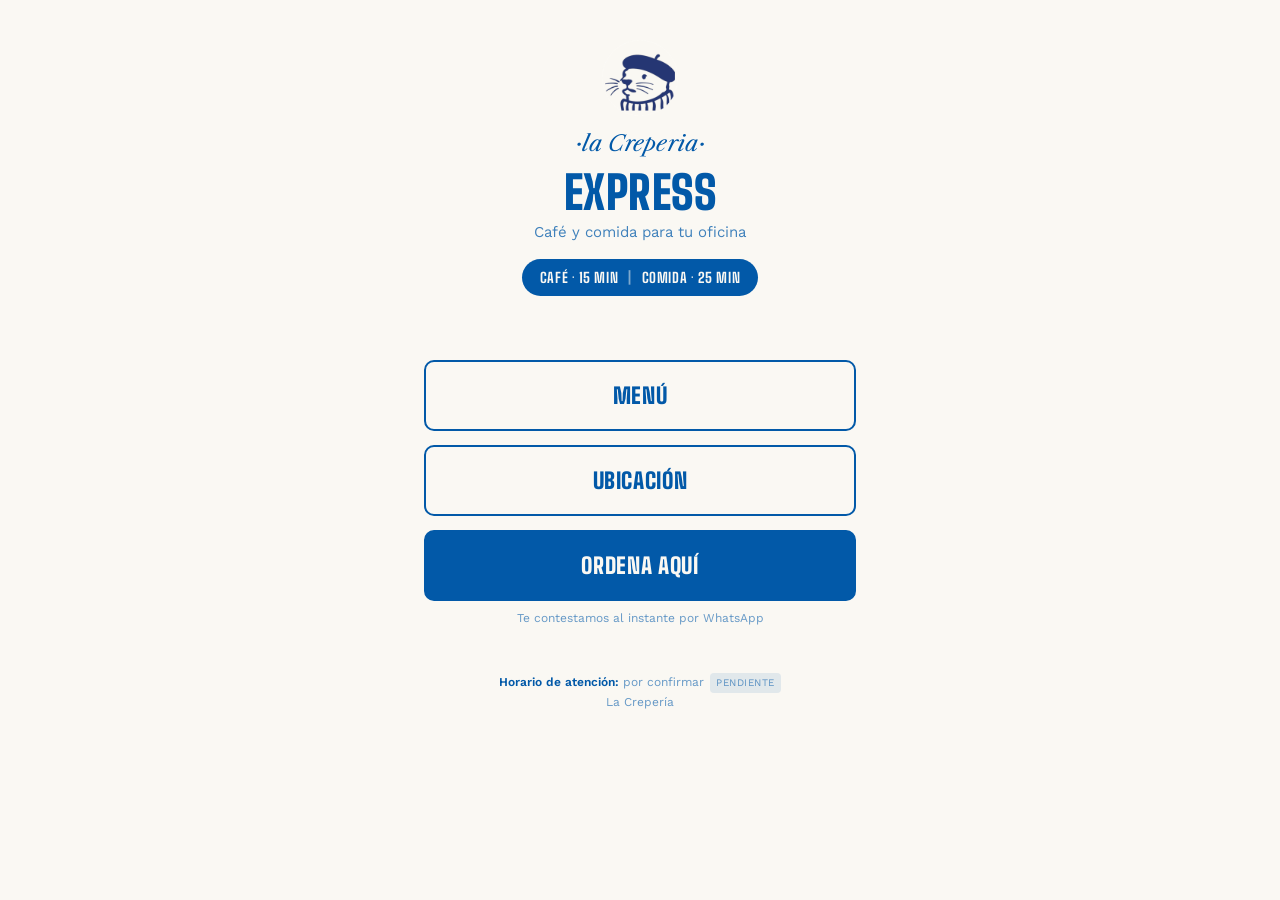
==== index.html @ 43ccec7b "Add files via upload" ====
<!DOCTYPE html>
<html lang="es-MX">
<head>
<meta charset="UTF-8">
<meta name="viewport" content="width=device-width, initial-scale=1.0">
<title>la Creperia Express</title>
<link rel="preconnect" href="https://fonts.googleapis.com">
<link rel="preconnect" href="https://fonts.gstatic.com" crossorigin>
<link href="https://fonts.googleapis.com/css2?family=Big+Shoulders:wght@700;900&family=Libre+Caslon+Text:ital@1&family=Work+Sans:wght@400;500;600&display=swap" rel="stylesheet">
<link rel="stylesheet" href="styles.css">
</head>
<body>
<main>

  <header>
    <img class="logo-mark" src="assets/logo-personaje.png" alt="La Crepería">
    <div class="wordmark">·la Creperia·</div>
    <h1>Express</h1>
    <p class="subhead">Café y comida para tu oficina</p>
    <div class="promise">
      <span>Café · 15 min</span>
      <span>|</span>
      <span>Comida · 25 min</span>
    </div>
  </header>

  <div class="actions">
    <a class="cta-secondary" href="menu.html">Menú</a>
    <a class="cta-secondary" href="#" target="_blank" rel="noopener">Ubicación</a>
    <a class="cta-primary" href="https://wa.me/52XXXXXXXXXX?text=Hola%2C%20quiero%20hacer%20un%20pedido" target="_blank" rel="noopener">
      Ordena aquí
    </a>
  </div>
  <div class="cta-note">Te contestamos al instante por WhatsApp</div>

  <footer>
    <strong>Horario de atención:</strong> por confirmar<span class="placeholder-tag">pendiente</span><br>
    La Crepería
  </footer>

</main>
</body>
</html>
---- styles.css ----
:root {
  --ink: #0259A8;
  --paper: #FAF8F3;
}

* { box-sizing: border-box; margin: 0; padding: 0; }

body {
  background: var(--paper);
  color: var(--ink);
  font-family: 'Work Sans', sans-serif;
  -webkit-font-smoothing: antialiased;
}

main {
  max-width: 480px;
  margin: 0 auto;
  padding: 0 24px 48px;
}

/* ---------- Header / logo ---------- */
header {
  padding: 40px 0 24px;
  text-align: center;
}

.logo-mark {
  width: 76px;
  height: 76px;
  display: block;
  margin: 0 auto 14px;
}

.wordmark {
  font-family: 'Libre Caslon Text', serif;
  font-style: italic;
  font-weight: 400;
  font-size: 22px;
  letter-spacing: 0.01em;
}

.back-link {
  display: inline-block;
  font-family: 'Work Sans', sans-serif;
  font-weight: 500;
  font-size: 13px;
  color: var(--ink);
  text-decoration: none;
  opacity: 0.65;
  margin-bottom: 18px;
}

h1 {
  font-family: 'Big Shoulders', sans-serif;
  font-weight: 900;
  text-transform: uppercase;
  font-size: clamp(34px, 10vw, 46px);
  line-height: 0.95;
  letter-spacing: 0.01em;
  margin-top: 14px;
}

.subhead {
  font-family: 'Work Sans', sans-serif;
  font-weight: 400;
  font-size: 15px;
  margin-top: 8px;
  color: rgba(2, 89, 168, 0.75);
}

.promise {
  display: inline-flex;
  gap: 10px;
  align-items: center;
  background: var(--ink);
  color: var(--paper);
  font-family: 'Big Shoulders', sans-serif;
  font-weight: 700;
  text-transform: uppercase;
  font-size: 14px;
  letter-spacing: 0.04em;
  padding: 10px 18px;
  border-radius: 999px;
  margin-top: 18px;
}

.promise span:nth-child(2) { opacity: 0.5; }

/* ---------- CTA buttons (home) ---------- */
.actions {
  margin-top: 40px;
  display: flex;
  flex-direction: column;
  gap: 14px;
}

.cta-primary,
.cta-secondary {
  display: block;
  text-align: center;
  text-decoration: none;
  font-family: 'Big Shoulders', sans-serif;
  font-weight: 900;
  text-transform: uppercase;
  font-size: 22px;
  letter-spacing: 0.03em;
  padding: 20px 0;
  border-radius: 10px;
  border: 2px solid var(--ink);
}

.cta-primary {
  background: var(--ink);
  color: var(--paper);
}

.cta-secondary {
  background: transparent;
  color: var(--ink);
}

.cta-note {
  font-size: 12px;
  margin-top: 10px;
  text-align: center;
  color: rgba(2, 89, 168, 0.6);
}

/* ---------- Menu sections (menu page) ---------- */
section { margin-top: 40px; }

.section-label {
  font-family: 'Big Shoulders', sans-serif;
  font-weight: 900;
  text-transform: uppercase;
  font-size: 15px;
  letter-spacing: 0.08em;
  border-bottom: 2px solid var(--ink);
  padding-bottom: 8px;
  margin-bottom: 4px;
}

.item {
  display: flex;
  justify-content: space-between;
  align-items: baseline;
  gap: 16px;
  padding: 16px 0;
  border-bottom: 1px solid rgba(2, 89, 168, 0.18);
}

.item:last-child { border-bottom: none; }

.item-name {
  font-family: 'Big Shoulders', sans-serif;
  font-weight: 700;
  text-transform: uppercase;
  font-size: 19px;
  letter-spacing: 0.01em;
}

.item-note {
  display: block;
  font-family: 'Work Sans', sans-serif;
  font-weight: 400;
  font-size: 13px;
  color: rgba(2, 89, 168, 0.65);
  text-transform: none;
  letter-spacing: normal;
  margin-top: 2px;
}

.item-price {
  font-family: 'Big Shoulders', sans-serif;
  font-weight: 700;
  font-size: 19px;
  white-space: nowrap;
  opacity: 0.55;
  font-style: italic;
}

/* ---------- Footer ---------- */
footer {
  margin-top: 48px;
  text-align: center;
  font-size: 12px;
  color: rgba(2, 89, 168, 0.6);
  line-height: 1.6;
}

footer strong {
  color: var(--ink);
  font-weight: 600;
}

.placeholder-tag {
  display: inline-block;
  font-size: 10px;
  text-transform: uppercase;
  letter-spacing: 0.05em;
  background: rgba(2, 89, 168, 0.1);
  padding: 2px 6px;
  border-radius: 4px;
  margin-left: 6px;
}
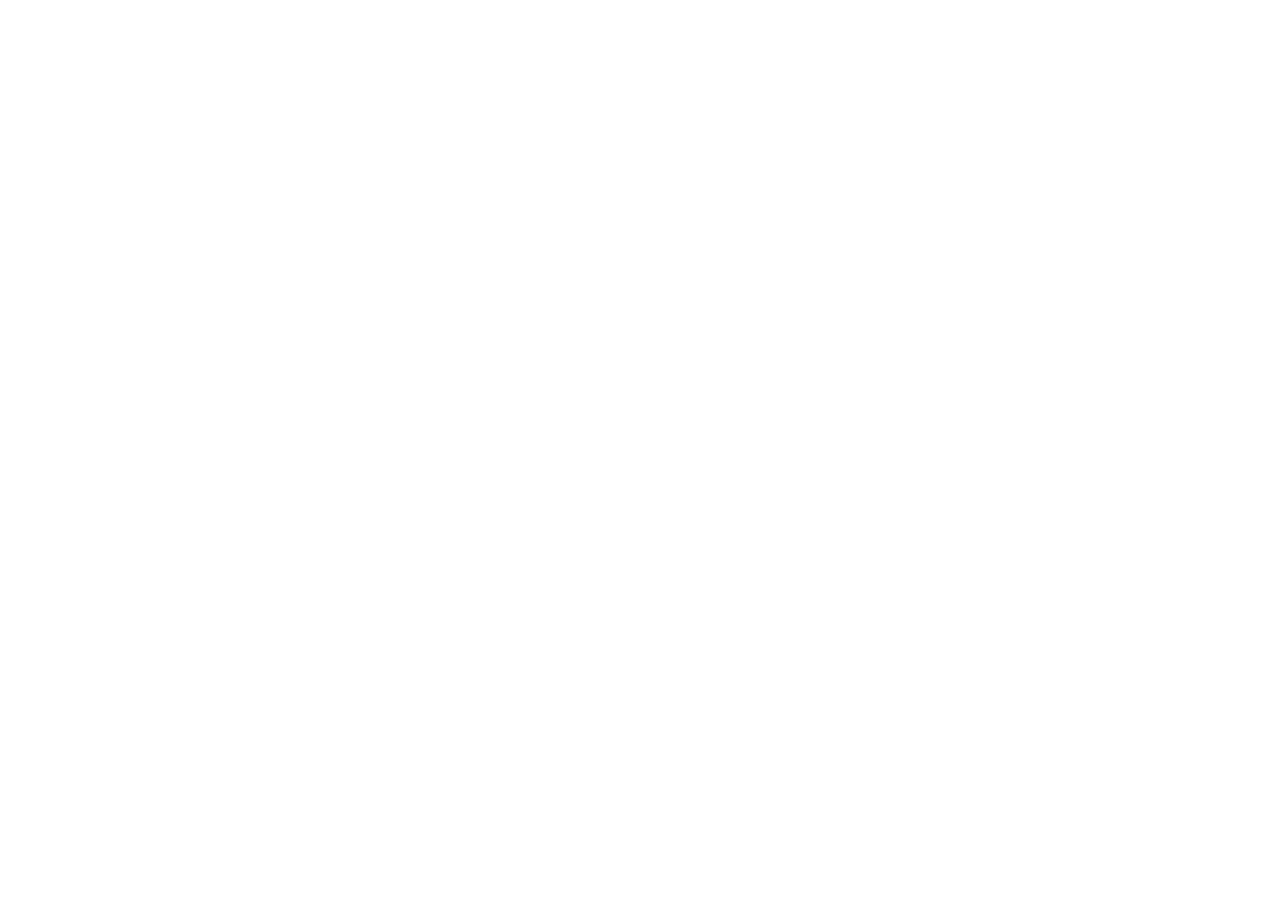
==== commit ee0bce7b: "Redirect index.html to Creperia landing page Removed main content and added redirect script." ====
--- a/index.html
+++ b/index.html
@@ -2,42 +2,15 @@
 <html lang="es-MX">
 <head>
 <meta charset="UTF-8">
-<meta name="viewport" content="width=device-width, initial-scale=1.0">
 <title>la Creperia Express</title>
-<link rel="preconnect" href="https://fonts.googleapis.com">
-<link rel="preconnect" href="https://fonts.gstatic.com" crossorigin>
-<link href="https://fonts.googleapis.com/css2?family=Big+Shoulders:wght@700;900&family=Libre+Caslon+Text:ital@1&family=Work+Sans:wght@400;500;600&display=swap" rel="stylesheet">
-<link rel="stylesheet" href="styles.css">
+<meta http-equiv="refresh" content="0; url=https://la-creperia-landing.edandre24.workers.dev/">
+<script>
+  var pagina = location.pathname.split('/').pop().replace('.html', '');
+  if (pagina === 'index') pagina = '';
+  location.replace('https://la-creperia-landing.edandre24.workers.dev/' + pagina + location.search);
+</script>
 </head>
 <body>
-<main>
-
-  <header>
-    <img class="logo-mark" src="assets/logo-personaje.png" alt="La Crepería">
-    <div class="wordmark">·la Creperia·</div>
-    <h1>Express</h1>
-    <p class="subhead">Café y comida para tu oficina</p>
-    <div class="promise">
-      <span>Café · 15 min</span>
-      <span>|</span>
-      <span>Comida · 25 min</span>
-    </div>
-  </header>
-
-  <div class="actions">
-    <a class="cta-secondary" href="menu.html">Menú</a>
-    <a class="cta-secondary" href="#" target="_blank" rel="noopener">Ubicación</a>
-    <a class="cta-primary" href="https://wa.me/52XXXXXXXXXX?text=Hola%2C%20quiero%20hacer%20un%20pedido" target="_blank" rel="noopener">
-      Ordena aquí
-    </a>
-  </div>
-  <div class="cta-note">Te contestamos al instante por WhatsApp</div>
-
-  <footer>
-    <strong>Horario de atención:</strong> por confirmar<span class="placeholder-tag">pendiente</span><br>
-    La Crepería
-  </footer>
-
-</main>
+<a href="https://la-creperia-landing.edandre24.workers.dev/">Ir a la Crepería Express</a>
 </body>
 </html>
